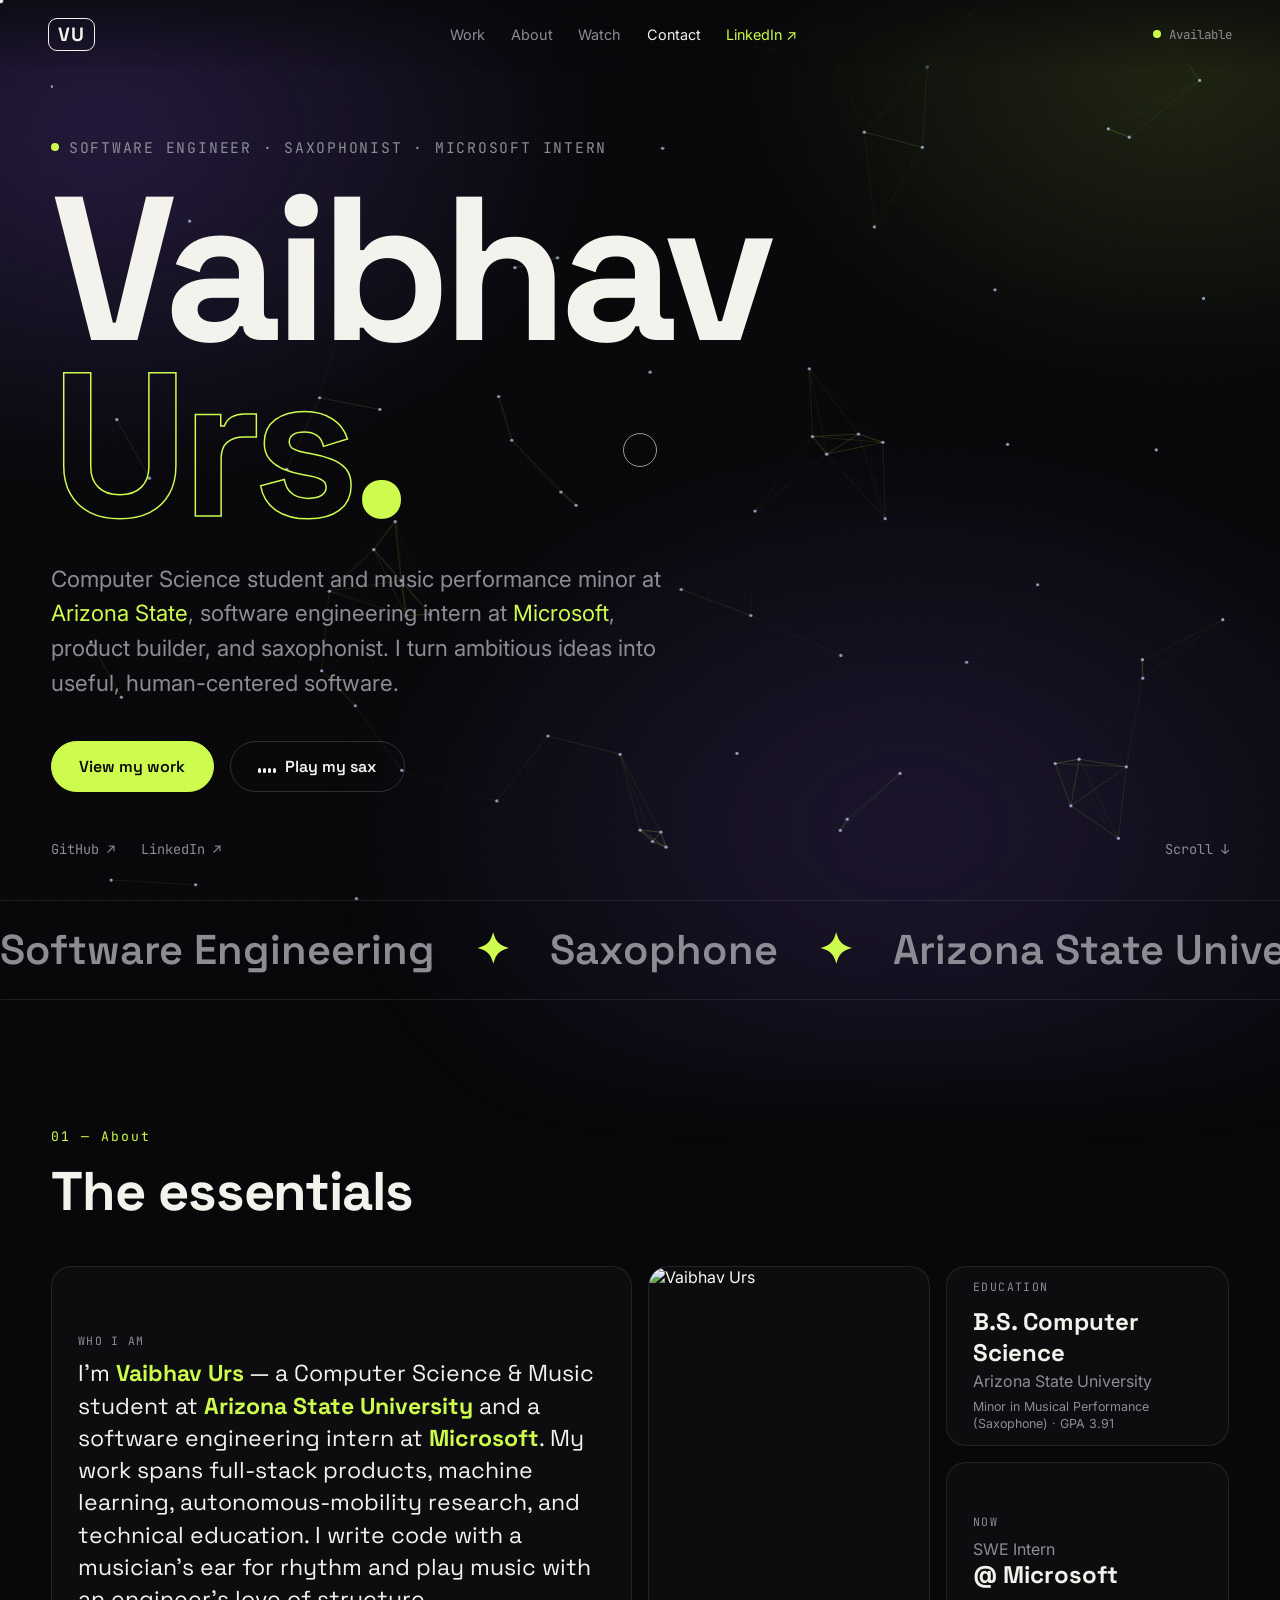
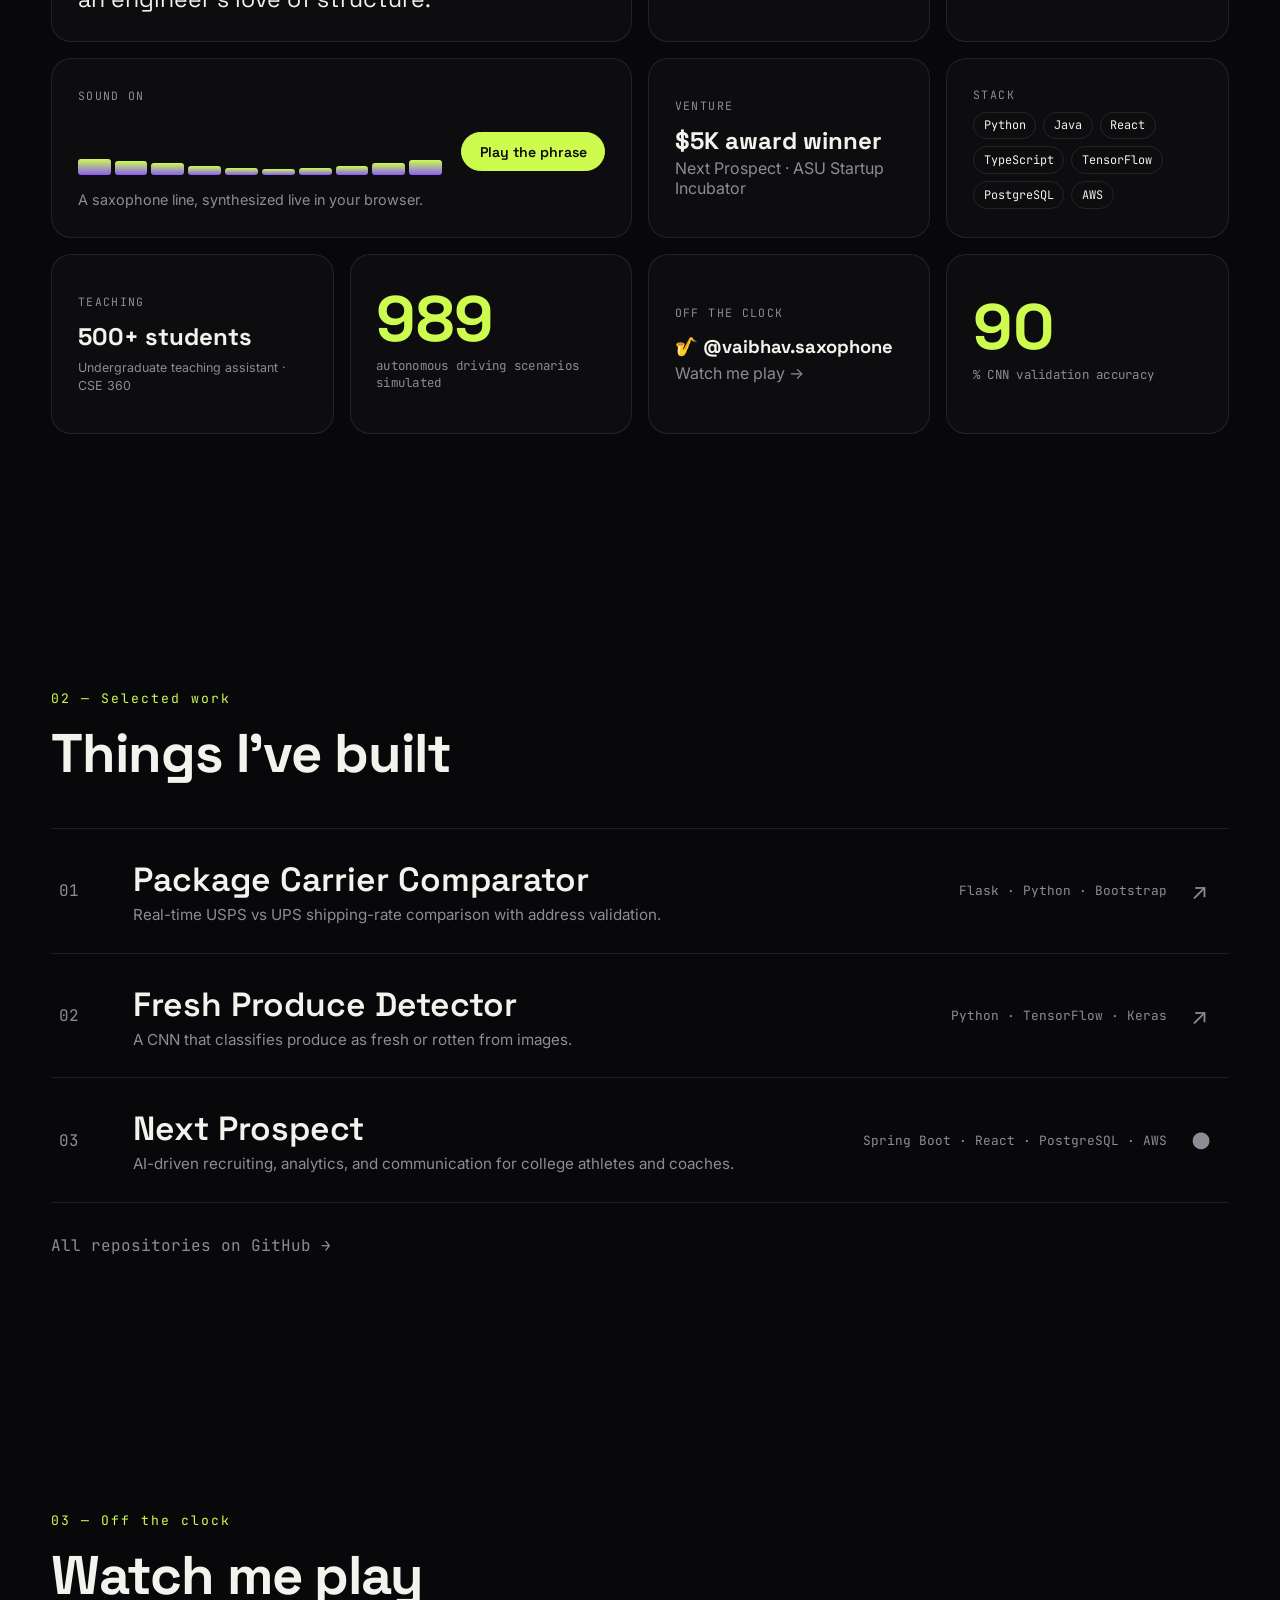
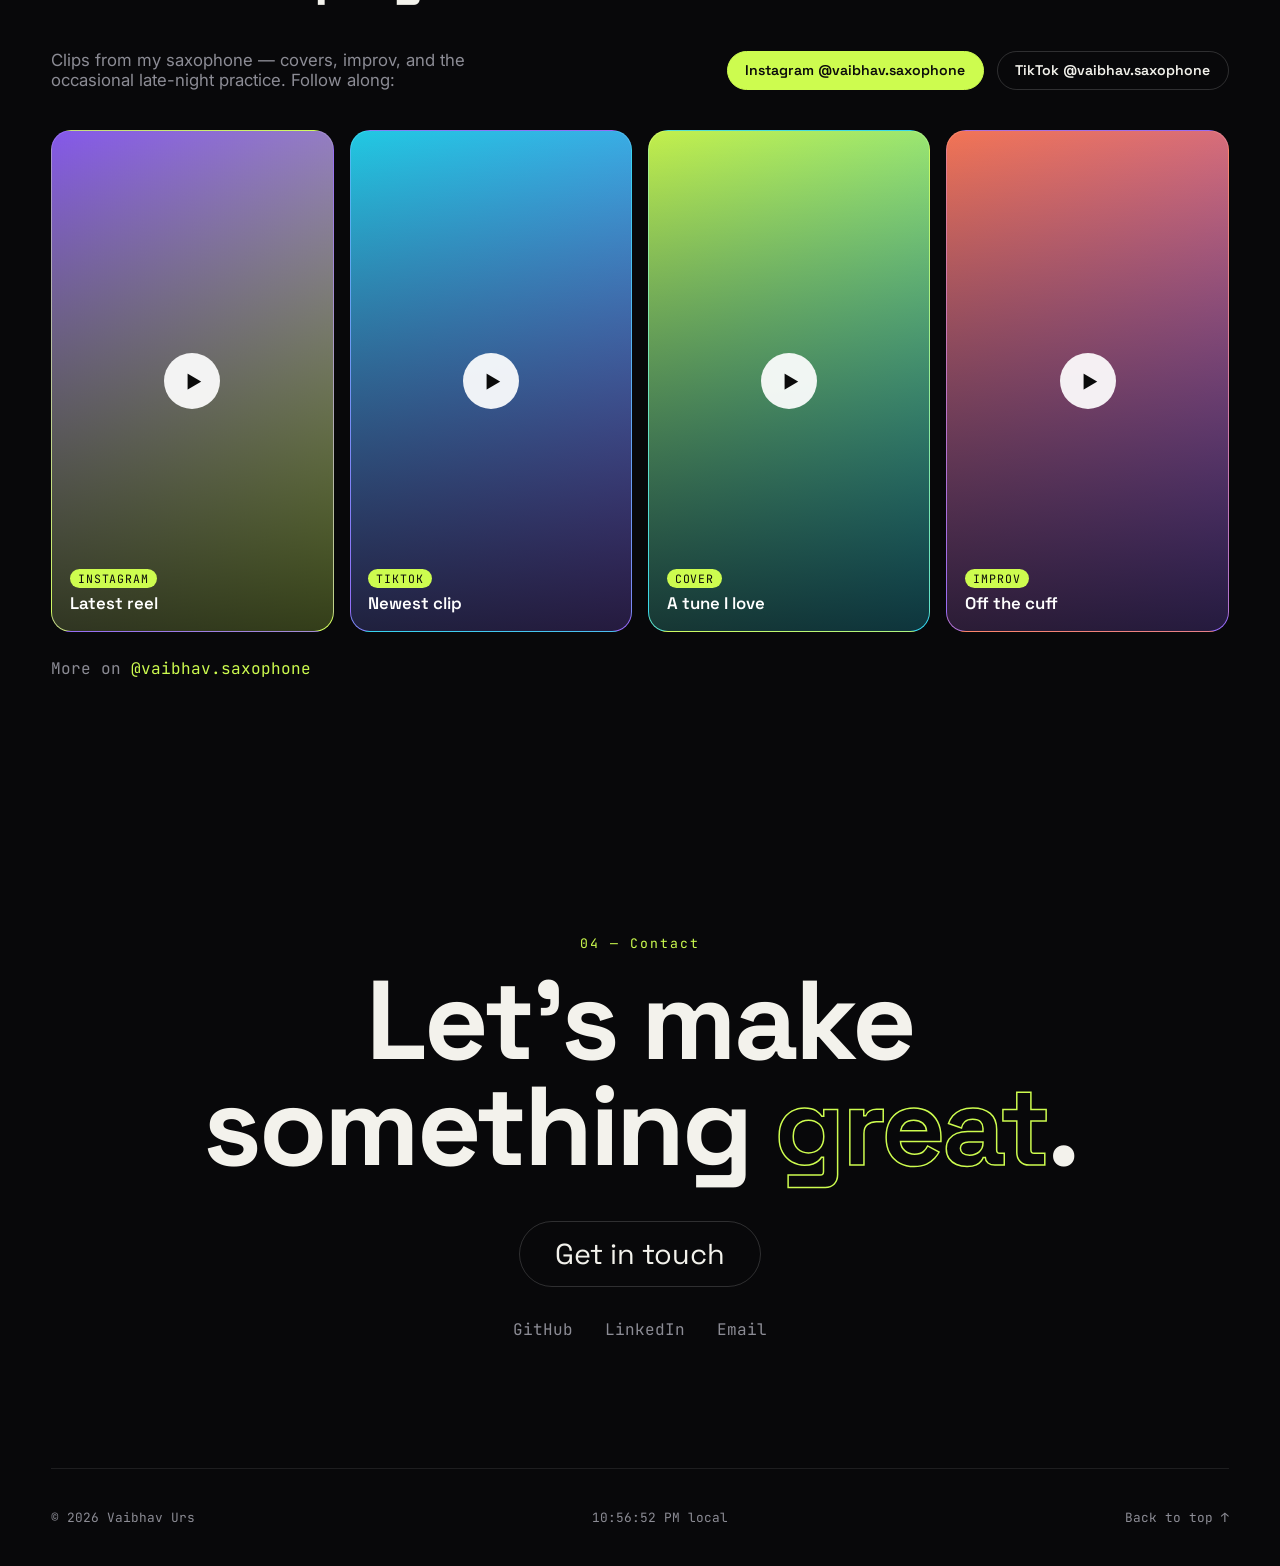
==== index.html @ ed62b90a "Launch personal portfolio site Co-authored-by: Copilot <223556219+Copilot@users.noreply.github.com> " ====
<!DOCTYPE html>
<html lang="en">
<head>
  <meta charset="UTF-8" />
  <meta name="viewport" content="width=device-width, initial-scale=1.0" />
  <meta name="description" content="Vaibhav Urs — software engineer, Arizona State University student, Microsoft intern, and saxophonist building thoughtful products and intelligent systems." />
  <meta name="theme-color" content="#08080a" />
  <meta name="author" content="Vaibhav Urs" />
  <title>Vaibhav Urs — Software Engineer & Saxophonist</title>
  <!-- Social share preview -->
  <meta property="og:type" content="website" />
  <meta property="og:title" content="Vaibhav Urs — Software Engineer & Saxophonist" />
  <meta property="og:description" content="Computer Science student at ASU, software engineering intern at Microsoft, builder, and saxophonist." />
  <meta property="og:url" content="https://vurs1.github.io/" />
  <meta property="og:image" content="https://avatars.githubusercontent.com/u/146874531?v=4" />
  <meta name="twitter:card" content="summary_large_image" />
  <meta name="twitter:title" content="Vaibhav Urs — Software Engineer & Saxophonist" />
  <meta name="twitter:description" content="Computer Science student at ASU, software engineering intern at Microsoft, builder, and saxophonist." />
  <meta name="twitter:image" content="https://avatars.githubusercontent.com/u/146874531?v=4" />
  <link rel="icon" href="data:image/svg+xml,<svg xmlns='http://www.w3.org/2000/svg' viewBox='0 0 32 32'><text y='26' font-size='26'>🎷</text></svg>" />
  <link rel="preconnect" href="https://fonts.googleapis.com" />
  <link rel="preconnect" href="https://fonts.gstatic.com" crossorigin />
  <link href="https://fonts.googleapis.com/css2?family=Space+Grotesk:wght@400;500;600;700&family=Inter:wght@400;500;600;700&family=JetBrains+Mono:wght@400;500&display=swap" rel="stylesheet" />
  <link rel="stylesheet" href="assets/styles.css" />
</head>
<body>
  <a href="#top" class="skip">Skip to content</a>
  <div id="intro" class="intro-screen"><span class="intro-name">VAIBHAV&nbsp;URS</span></div>
  <div class="aurora" aria-hidden="true"></div>
  <div class="grain" aria-hidden="true"></div>
  <div class="scroll-progress" aria-hidden="true"><span></span></div>
  <div class="cursor-dot" aria-hidden="true"></div>
  <div class="cursor-ring" aria-hidden="true"></div>

  <!-- Nav -->
  <header class="nav">
    <a href="#top" class="logo" data-cursor>VU</a>
    <nav class="nav-links">
      <a href="#work" data-cursor>Work</a>
      <a href="#about" data-cursor>About</a>
      <a href="#watch" data-cursor>Watch</a>
      <a href="#contact" data-cursor>Contact</a>
      <a href="https://www.linkedin.com/in/vaibhavurs/" target="_blank" rel="noopener" class="nav-resume" data-cursor>LinkedIn ↗</a>
    </nav>
    <span class="status"><span class="status-dot"></span> Available</span>
  </header>

  <main id="top">
    <!-- Hero -->
    <section class="hero">
      <canvas class="hero-fx" aria-hidden="true"></canvas>
      <p class="eyebrow reveal"><span class="ping"></span> Software Engineer · Saxophonist · Microsoft Intern</p>
      <h1 class="hero-title">
        <span class="line reveal" data-scramble>Vaibhav</span>
        <span class="line reveal"><span class="stroke" data-scramble>Urs</span><span class="dot">.</span></span>
      </h1>
      <p class="hero-sub reveal">
        Computer Science student and music performance minor at <span class="hl">Arizona State</span>,
        software engineering intern at <span class="hl">Microsoft</span>, product builder,
        and saxophonist. I turn ambitious ideas into useful, human-centered software.
      </p>
      <div class="hero-actions reveal">
        <a href="#work" class="btn btn-primary" data-magnetic data-cursor>View my work</a>
        <button id="play-btn" class="btn btn-ghost" data-cursor>
          <span class="eq"><i></i><i></i><i></i><i></i></span> Play my sax
        </button>
      </div>
      <div class="hero-foot reveal">
        <a href="https://github.com/vurs1" target="_blank" rel="noopener" data-cursor>GitHub ↗</a>
        <a href="https://www.linkedin.com/in/vaibhavurs/" target="_blank" rel="noopener" data-cursor>LinkedIn ↗</a>
        <span class="scrolltip">Scroll ↓</span>
      </div>
    </section>

    <!-- Marquee -->
    <div class="marquee" aria-hidden="true">
      <div class="marquee-track">
        <span>Software Engineering</span><span class="sep">✦</span>
        <span>Saxophone</span><span class="sep">✦</span>
        <span>Arizona State University</span><span class="sep">✦</span>
        <span>Microsoft Intern</span><span class="sep">✦</span>
        <span>Machine Learning</span><span class="sep">✦</span>
        <span>Full-stack Products</span><span class="sep">✦</span>
        <span>Software Engineering</span><span class="sep">✦</span>
        <span>Saxophone</span><span class="sep">✦</span>
        <span>Arizona State University</span><span class="sep">✦</span>
        <span>Microsoft Intern</span><span class="sep">✦</span>
        <span>Machine Learning</span><span class="sep">✦</span>
        <span>Full-stack Products</span><span class="sep">✦</span>
      </div>
    </div>

    <!-- Bento -->
    <section class="section" id="about">
      <div class="sec-head reveal">
        <p class="sec-num">01 — About</p>
        <h2 data-scramble>The essentials</h2>
      </div>
      <div class="bento">
        <article class="card card-intro reveal" data-tilt>
          <p class="card-kicker">Who I am</p>
          <p class="big-text">
            I'm <strong>Vaibhav Urs</strong> — a Computer Science &amp; Music student at
            <strong>Arizona State University</strong> and a software engineering intern at
            <strong>Microsoft</strong>. My work spans full-stack products, machine learning,
            autonomous-mobility research, and technical education. I write code with a
            musician's ear for rhythm and play music with an engineer's love of structure.
          </p>
        </article>

        <article class="card card-avatar reveal" data-tilt>
          <img src="https://avatars.githubusercontent.com/u/146874531?v=4" alt="Vaibhav Urs" loading="lazy" />
        </article>

        <article class="card card-edu reveal" data-tilt>
          <p class="card-kicker">Education</p>
          <p class="card-strong">B.S. Computer Science</p>
          <p class="card-line">Arizona State University</p>
          <p class="card-fine">Minor in Musical Performance (Saxophone) · GPA 3.91</p>
        </article>

        <article class="card card-now reveal" data-tilt>
          <p class="card-kicker">Now</p>
          <p class="card-line">SWE Intern</p>
          <p class="card-strong">@ Microsoft</p>
        </article>

        <article class="card card-music reveal" id="music" data-tilt>
          <p class="card-kicker">Sound on</p>
          <div class="music-row">
            <div class="eq-big" id="eq-big"><i></i><i></i><i></i><i></i><i></i><i></i><i></i><i></i><i></i><i></i></div>
            <button id="play-btn-2" class="btn btn-primary sm" data-cursor>Play the phrase</button>
          </div>
          <p class="card-sub">A saxophone line, synthesized live in your browser.</p>
        </article>

        <article class="card card-venture reveal" data-tilt>
          <p class="card-kicker">Venture</p>
          <p class="card-strong">$5K award winner</p>
          <p class="card-line">Next Prospect · ASU Startup Incubator</p>
        </article>

        <article class="card card-stack reveal" data-tilt>
          <p class="card-kicker">Stack</p>
          <ul class="badges">
            <li>Python</li><li>Java</li><li>React</li><li>TypeScript</li>
            <li>TensorFlow</li><li>PostgreSQL</li><li>AWS</li>
          </ul>
        </article>

        <article class="card card-community reveal" data-tilt>
          <p class="card-kicker">Teaching</p>
          <p class="card-strong">500+ students</p>
          <p class="card-fine">Undergraduate teaching assistant · CSE 360</p>
        </article>

        <article class="card card-stat reveal" data-tilt>
          <p class="stat-num" data-count="1000">0</p>
          <p class="card-kicker">autonomous driving scenarios simulated</p>
        </article>

        <a class="card card-sax reveal" href="#watch" data-cursor data-tilt>
          <p class="card-kicker">Off the clock</p>
          <p class="card-strong">🎷 @vaibhav.saxophone</p>
          <p class="card-line">Watch me play →</p>
        </a>

        <article class="card card-stat reveal" data-tilt>
          <p class="stat-num" data-count="91">0</p>
          <p class="card-kicker">% CNN validation accuracy</p>
        </article>
      </div>
    </section>

    <!-- Work -->
    <section class="section" id="work">
      <div class="sec-head reveal">
        <p class="sec-num">02 — Selected work</p>
        <h2 data-scramble>Things I've built</h2>
      </div>
      <div class="work-list">
        <a class="work-row reveal" href="https://github.com/vurs1/PackageCarrierComparator" target="_blank" rel="noopener" data-cursor>
          <span class="work-index">01</span>
          <span class="work-main">
            <span class="work-title">Package Carrier Comparator</span>
            <span class="work-desc">Real-time USPS vs UPS shipping-rate comparison with address validation.</span>
          </span>
          <span class="work-tags">Flask · Python · Bootstrap</span>
          <span class="work-arrow">↗</span>
        </a>
        <a class="work-row reveal" href="https://github.com/vurs1/FreshProduceDetector_CNN" target="_blank" rel="noopener" data-cursor>
          <span class="work-index">02</span>
          <span class="work-main">
            <span class="work-title">Fresh Produce Detector</span>
            <span class="work-desc">A CNN that classifies produce as fresh or rotten from images.</span>
          </span>
          <span class="work-tags">Python · TensorFlow · Keras</span>
          <span class="work-arrow">↗</span>
        </a>
        <article class="work-row reveal">
          <span class="work-index">03</span>
          <span class="work-main">
            <span class="work-title">Next Prospect</span>
            <span class="work-desc">AI-driven recruiting, analytics, and communication for college athletes and coaches.</span>
          </span>
          <span class="work-tags">Spring Boot · React · PostgreSQL · AWS</span>
          <span class="work-arrow" aria-label="Private project">●</span>
        </article>
      </div>
      <a class="more reveal" href="https://github.com/vurs1?tab=repositories" target="_blank" rel="noopener" data-cursor>All repositories on GitHub →</a>
    </section>

    <!-- Watch / Sax videos -->
    <section class="section watch" id="watch">
      <div class="sec-head reveal">
        <p class="sec-num">03 — Off the clock</p>
        <h2 data-scramble>Watch me play</h2>
      </div>
      <div class="watch-intro reveal">
        <p>Clips from my saxophone — covers, improv, and the occasional late-night practice. Follow along:</p>
        <div class="watch-follow">
          <a class="btn btn-primary sm" href="https://www.instagram.com/vaibhav.saxophone/" target="_blank" rel="noopener" data-magnetic data-cursor>Instagram @vaibhav.saxophone</a>
          <a class="btn btn-ghost sm" href="https://www.tiktok.com/@vaibhav.saxophone" target="_blank" rel="noopener" data-cursor>TikTok @vaibhav.saxophone</a>
        </div>
      </div>
      <div class="reels">
        <a class="reel reveal" href="https://www.instagram.com/vaibhav.saxophone/" target="_blank" rel="noopener" data-cursor style="--c1:#8b5cf6;--c2:#cdfc4f">
          <span class="reel-play">▶</span>
          <span class="reel-meta"><span class="reel-tag">Instagram</span><span class="reel-cap">Latest reel</span></span>
        </a>
        <a class="reel reveal" href="https://www.tiktok.com/@vaibhav.saxophone" target="_blank" rel="noopener" data-cursor style="--c1:#22d3ee;--c2:#8b5cf6">
          <span class="reel-play">▶</span>
          <span class="reel-meta"><span class="reel-tag">TikTok</span><span class="reel-cap">Newest clip</span></span>
        </a>
        <a class="reel reveal" href="https://www.instagram.com/vaibhav.saxophone/" target="_blank" rel="noopener" data-cursor style="--c1:#cdfc4f;--c2:#22d3ee">
          <span class="reel-play">▶</span>
          <span class="reel-meta"><span class="reel-tag">Cover</span><span class="reel-cap">A tune I love</span></span>
        </a>
        <a class="reel reveal" href="https://www.tiktok.com/@vaibhav.saxophone" target="_blank" rel="noopener" data-cursor style="--c1:#ff7a59;--c2:#8b5cf6">
          <span class="reel-play">▶</span>
          <span class="reel-meta"><span class="reel-tag">Improv</span><span class="reel-cap">Off the cuff</span></span>
        </a>
      </div>
      <p class="reels-note mono reveal">More on <a href="https://www.instagram.com/vaibhav.saxophone/" target="_blank" rel="noopener" data-cursor>@vaibhav.saxophone</a></p>
    </section>

    <!-- Contact -->
    <section class="section contact" id="contact">
      <p class="sec-num reveal">04 — Contact</p>
      <h2 class="contact-title reveal">Let's make<br />something <span class="stroke">great</span>.</h2>
      <a class="email reveal" href="mailto:vaibhavurs31@gmail.com" data-cursor id="email-link">Get in touch</a>
      <div class="contact-links reveal">
        <a href="https://github.com/vurs1" target="_blank" rel="noopener" data-cursor>GitHub</a>
        <a href="https://www.linkedin.com/in/vaibhavurs/" target="_blank" rel="noopener" data-cursor>LinkedIn</a>
        <a href="mailto:vaibhavurs31@gmail.com" data-cursor>Email</a>
      </div>
    </section>
  </main>

  <button class="to-top" aria-label="Back to top" data-cursor>↑</button>

  <footer class="footer">
    <span>© <span id="year"></span> Vaibhav Urs</span>
    <span class="mono" id="clock">—</span>
    <a href="#top" data-cursor>Back to top ↑</a>
  </footer>

  <script src="assets/main.js"></script>
</body>
</html>
---- assets/styles.css ----
:root {
  --bg: #08080a;
  --bg-soft: #101015;
  --text: #f3f2ec;
  --muted: #8c8c95;
  --line: rgba(255, 255, 255, 0.09);
  --line-strong: rgba(255, 255, 255, 0.16);
  --lime: #cdfc4f;
  --violet: #8b5cf6;
  --card: rgba(255, 255, 255, 0.022);
  --card-hover: rgba(255, 255, 255, 0.045);
  --radius: 20px;
  --ease: cubic-bezier(0.22, 1, 0.36, 1);
}

* { box-sizing: border-box; margin: 0; padding: 0; }
html { scroll-behavior: smooth; }
body {
  background: var(--bg);
  color: var(--text);
  font-family: "Inter", system-ui, sans-serif;
  -webkit-font-smoothing: antialiased;
  overflow-x: hidden;
  cursor: none;
}
@media (pointer: coarse) { body { cursor: auto; } .cursor-dot, .cursor-ring { display: none; } }

a { color: inherit; text-decoration: none; }
.mono { font-family: "JetBrains Mono", monospace; }
.stroke { -webkit-text-stroke: 1.5px var(--lime); color: transparent; }
.hl { color: var(--lime); }

/* Accessibility: skip link + keyboard focus rings (cursor is hidden, so these matter) */
.skip { position: fixed; top: -60px; left: 12px; z-index: 400; background: var(--lime); color: #0a0a0a; padding: 0.6rem 1rem; border-radius: 8px; font-weight: 600; transition: top 0.2s; }
.skip:focus { top: 12px; }
a:focus-visible, button:focus-visible { outline: 2px solid var(--lime); outline-offset: 3px; border-radius: 6px; }

/* Page-load intro */
.intro-screen { position: fixed; inset: 0; z-index: 300; background: var(--bg); display: grid; place-items: center; transition: transform 0.8s var(--ease), opacity 0.6s ease; }
.intro-screen.done { transform: translateY(-100%); opacity: 0; pointer-events: none; }
.intro-name { font-family: "Space Grotesk", sans-serif; font-weight: 700; letter-spacing: 0.3em; font-size: clamp(1rem, 4vw, 1.8rem); color: var(--lime); opacity: 0; animation: introIn 0.8s var(--ease) 0.1s forwards; }
@keyframes introIn { from { opacity: 0; letter-spacing: 0.6em; filter: blur(6px); } to { opacity: 1; letter-spacing: 0.3em; filter: blur(0); } }

/* Back to top */
.to-top { position: fixed; right: 1.4rem; bottom: 1.4rem; z-index: 120; width: 46px; height: 46px; border-radius: 50%; border: 1px solid var(--line-strong); background: rgba(12,12,16,0.7); color: var(--text); font-size: 1.1rem; cursor: none; backdrop-filter: blur(8px); opacity: 0; transform: translateY(14px) scale(0.9); pointer-events: none; transition: opacity 0.3s, transform 0.3s var(--ease), background 0.3s, border-color 0.3s; }
.to-top.show { opacity: 1; transform: none; pointer-events: auto; }
.to-top:hover { background: var(--lime); color: #0a0a0a; border-color: var(--lime); }

.nav-resume { color: var(--lime) !important; }
.nav-resume::after { background: var(--lime); }

/* Background aurora + grain */
.aurora {
  position: fixed; inset: -20%; z-index: -2; pointer-events: none;
  background:
    radial-gradient(40% 40% at 20% 25%, rgba(139, 92, 246, 0.22), transparent 70%),
    radial-gradient(35% 35% at 80% 20%, rgba(205, 252, 79, 0.12), transparent 70%),
    radial-gradient(45% 45% at 65% 80%, rgba(139, 92, 246, 0.16), transparent 70%);
  filter: blur(40px);
  animation: drift 22s ease-in-out infinite alternate;
}
@keyframes drift { 0% { transform: translate(0, 0) scale(1); } 100% { transform: translate(-4%, 3%) scale(1.1); } }
.grain {
  position: fixed; inset: 0; z-index: -1; pointer-events: none; opacity: 0.04;
  background-image: radial-gradient(rgba(255,255,255,0.7) 0.5px, transparent 0.6px);
  background-size: 3px 3px;
}

/* Scroll progress */
.scroll-progress { position: fixed; top: 0; left: 0; right: 0; height: 3px; z-index: 200; pointer-events: none; }
.scroll-progress span { display: block; height: 100%; width: 0; background: linear-gradient(90deg, var(--lime), var(--violet)); box-shadow: 0 0 12px rgba(205,252,79,0.5); transition: width 0.08s linear; }

/* Custom cursor */
.cursor-dot, .cursor-ring { position: fixed; top: 0; left: 0; z-index: 1000; pointer-events: none; border-radius: 50%; mix-blend-mode: difference; }
.cursor-dot { width: 7px; height: 7px; background: #fff; transform: translate(-50%, -50%); }
.cursor-ring { width: 34px; height: 34px; border: 1px solid rgba(255,255,255,0.6); transform: translate(-50%, -50%); transition: width 0.25s var(--ease), height 0.25s var(--ease), background 0.25s; }
.cursor-ring.hover { width: 56px; height: 56px; background: rgba(205,252,79,0.12); border-color: var(--lime); }

/* Nav */
.nav {
  position: fixed; top: 0; left: 0; right: 0; z-index: 100;
  display: flex; align-items: center; justify-content: space-between;
  padding: 1.1rem clamp(1.2rem, 4vw, 3rem);
  backdrop-filter: blur(12px);
  background: linear-gradient(180deg, rgba(8,8,10,0.6), transparent);
}
.logo { font-family: "Space Grotesk", sans-serif; font-weight: 700; font-size: 1.2rem; letter-spacing: 0.04em; border: 1.5px solid var(--text); border-radius: 9px; padding: 3px 9px; }
.nav-links { display: flex; gap: 1.6rem; }
.nav-links a { font-size: 0.9rem; color: var(--muted); position: relative; transition: color 0.2s; }
.nav-links a:hover { color: var(--text); }
.nav-links a::after { content: ""; position: absolute; left: 0; bottom: -4px; width: 0; height: 1.5px; background: var(--lime); transition: width 0.3s var(--ease); }
.nav-links a:hover::after { width: 100%; }
.status { font-family: "JetBrains Mono", monospace; font-size: 0.78rem; color: var(--muted); display: flex; align-items: center; gap: 0.5rem; }
.status-dot { width: 8px; height: 8px; border-radius: 50%; background: var(--lime); box-shadow: 0 0 0 0 rgba(205,252,79,0.6); animation: ping 1.8s infinite; }
@keyframes ping { 0% { box-shadow: 0 0 0 0 rgba(205,252,79,0.5); } 70% { box-shadow: 0 0 0 8px rgba(205,252,79,0); } 100% { box-shadow: 0 0 0 0 rgba(205,252,79,0); } }

/* Layout */
.section { width: min(1200px, 92vw); margin: 0 auto; padding: clamp(5rem, 10vw, 9rem) 0; }
.sec-head { margin-bottom: 2.5rem; }
.sec-num { font-family: "JetBrains Mono", monospace; color: var(--lime); font-size: 0.82rem; letter-spacing: 0.15em; margin-bottom: 0.7rem; }
.sec-head h2, h2 { font-family: "Space Grotesk", sans-serif; font-weight: 700; font-size: clamp(2rem, 5vw, 3.4rem); letter-spacing: -0.02em; }

/* Hero */
.hero { width: min(1200px, 92vw); margin: 0 auto; min-height: 100vh; display: flex; flex-direction: column; justify-content: center; padding-top: 6rem; position: relative; }
.hero-fx { position: absolute; inset: 0; width: 100%; height: 100%; z-index: 0; pointer-events: none; }
.hero > *:not(.hero-fx) { position: relative; z-index: 1; }
.eyebrow { font-family: "JetBrains Mono", monospace; font-size: clamp(0.7rem, 2vw, 0.92rem); letter-spacing: 0.12em; text-transform: uppercase; color: var(--muted); display: flex; align-items: center; gap: 0.6rem; margin-bottom: 1.5rem; }
.ping { width: 8px; height: 8px; border-radius: 50%; background: var(--lime); animation: ping 1.8s infinite; }
.hero-title { font-family: "Space Grotesk", sans-serif; font-weight: 700; font-size: clamp(4rem, 16vw, 13rem); line-height: 0.86; letter-spacing: -0.04em; margin-bottom: 1.8rem; }
.hero-title .line { display: block; overflow: hidden; }
.hero-title .dot { color: var(--lime); }
.hero-sub { max-width: 620px; font-size: clamp(1.05rem, 2.2vw, 1.4rem); color: var(--muted); line-height: 1.55; margin-bottom: 2.5rem; }
.hero-sub strong { color: var(--text); }
.hero-actions { display: flex; gap: 1rem; flex-wrap: wrap; margin-bottom: 3rem; }
.hero-foot { display: flex; gap: 1.6rem; align-items: center; font-family: "JetBrains Mono", monospace; font-size: 0.85rem; color: var(--muted); }
.hero-foot a:hover { color: var(--lime); }
.scrolltip { margin-left: auto; animation: bob 1.8s ease-in-out infinite; }
@keyframes bob { 0%,100% { transform: translateY(0); opacity: 0.6; } 50% { transform: translateY(4px); opacity: 1; } }

/* Buttons */
.btn { font-family: "Space Grotesk", sans-serif; font-weight: 600; font-size: 1rem; padding: 0.9rem 1.7rem; border-radius: 99px; border: 1px solid var(--line-strong); cursor: none; transition: transform 0.25s var(--ease), background 0.25s, color 0.25s, border-color 0.25s; display: inline-flex; align-items: center; gap: 0.6rem; }
.btn.sm { padding: 0.6rem 1.1rem; font-size: 0.88rem; }
.btn-primary { background: var(--lime); color: #0a0a0a; border-color: var(--lime); }
.btn-primary:hover { transform: translateY(-3px); box-shadow: 0 12px 40px -12px rgba(205,252,79,0.5); }
.btn-ghost { background: transparent; color: var(--text); }
.btn-ghost:hover { background: var(--card-hover); border-color: var(--lime); color: var(--lime); transform: translateY(-3px); }
.eq { display: inline-flex; align-items: flex-end; gap: 2px; height: 14px; }
.eq i { width: 3px; height: 5px; background: currentColor; border-radius: 2px; }
.playing .eq i { animation: eq 0.7s ease-in-out infinite; }
.playing .eq i:nth-child(2){ animation-delay: .15s; } .playing .eq i:nth-child(3){ animation-delay: .3s; } .playing .eq i:nth-child(4){ animation-delay: .45s; }
@keyframes eq { 0%,100% { height: 4px; } 50% { height: 14px; } }

/* Marquee */
.marquee { border-top: 1px solid var(--line); border-bottom: 1px solid var(--line); padding: 1.4rem 0; overflow: hidden; white-space: nowrap; }
.marquee-track { display: inline-flex; align-items: center; gap: 2.5rem; animation: scroll 26s linear infinite; }
.marquee-track span { font-family: "Space Grotesk", sans-serif; font-size: clamp(1.4rem, 4vw, 2.6rem); font-weight: 600; color: var(--muted); }
.marquee-track .sep { color: var(--lime); }
@keyframes scroll { from { transform: translateX(0); } to { transform: translateX(-50%); } }

/* Bento grid */
.bento { display: grid; grid-template-columns: repeat(4, 1fr); grid-auto-rows: 180px; gap: 1rem; }
.card { background: var(--card); border: 1px solid var(--line); border-radius: var(--radius); padding: 1.6rem; transition: background 0.3s, border-color 0.3s, transform 0.2s var(--ease); position: relative; overflow: hidden; }
.card:hover { background: var(--card-hover); border-color: var(--line-strong); }
.card > * { position: relative; z-index: 1; }
.card::after { content: ""; position: absolute; inset: 0; border-radius: inherit; background: radial-gradient(200px circle at var(--mx, 50%) var(--my, 50%), rgba(205, 252, 79, 0.13), transparent 62%); opacity: 0; transition: opacity 0.35s; pointer-events: none; z-index: 0; }
.card:hover::after { opacity: 1; }
/* Holographic sheen sweep on hover */
.card::before { content: ""; position: absolute; top: 0; left: -160%; width: 75%; height: 100%; background: linear-gradient(105deg, transparent, rgba(255,255,255,0.13) 45%, rgba(205,252,79,0.10) 55%, transparent); transform: skewX(-18deg); pointer-events: none; z-index: 0; opacity: 0; }
.card:hover::before { animation: sheen 0.9s var(--ease); }
@keyframes sheen { 0% { left: -160%; opacity: 0; } 18% { opacity: 1; } 100% { left: 160%; opacity: 0; } }
.card-kicker { font-family: "JetBrains Mono", monospace; font-size: 0.72rem; letter-spacing: 0.12em; text-transform: uppercase; color: var(--muted); margin-bottom: 0.6rem; }
.card-intro { grid-column: span 2; grid-row: span 2; display: flex; flex-direction: column; justify-content: flex-end; }
.big-text { font-family: "Space Grotesk", sans-serif; font-size: clamp(1.1rem, 1.8vw, 1.5rem); line-height: 1.4; }
.big-text strong { color: var(--lime); }
.card-avatar { grid-row: span 2; padding: 0; }
.card-avatar img { width: 100%; height: 100%; object-fit: cover; filter: grayscale(0.2) contrast(1.05); transition: filter 0.4s, transform 0.6s var(--ease); }
.card-avatar:hover img { filter: none; transform: scale(1.05); }
.card-now { display: flex; flex-direction: column; justify-content: center; }
.card-edu, .card-venture, .card-community { display: flex; flex-direction: column; justify-content: center; gap: 0.15rem; }
.card-fine { color: var(--muted); font-size: 0.78rem; margin-top: 0.3rem; line-height: 1.4; }
.card-sax { display: flex; flex-direction: column; justify-content: center; gap: 0.3rem; }
.card-sax:hover { border-color: var(--lime); }
.card-sax .card-strong { font-size: 1.15rem; }
.card-line { font-size: 1rem; color: var(--muted); }
.card-strong { font-family: "Space Grotesk", sans-serif; font-weight: 700; font-size: 1.5rem; color: var(--text); }
.card-music { grid-column: span 2; display: flex; flex-direction: column; justify-content: center; gap: 1rem; }
.music-row { display: flex; align-items: center; gap: 1.2rem; }
.eq-big { display: flex; align-items: flex-end; gap: 4px; height: 46px; flex: 1; }
.eq-big i { flex: 1; background: linear-gradient(var(--lime), var(--violet)); border-radius: 3px; height: 20%; transition: height 0.1s; }
.card-sub { color: var(--muted); font-size: 0.9rem; }
.card-stack { display: flex; flex-direction: column; justify-content: center; }
.badges { list-style: none; display: flex; flex-wrap: wrap; gap: 0.45rem; }
.badges li { font-family: "JetBrains Mono", monospace; font-size: 0.74rem; padding: 0.3rem 0.6rem; border: 1px solid var(--line); border-radius: 99px; color: var(--text); }
.card-stat { display: flex; flex-direction: column; justify-content: center; }
.stat-num { font-family: "Space Grotesk", sans-serif; font-weight: 700; font-size: clamp(2.6rem, 5vw, 4rem); line-height: 1; color: var(--lime); }
.card-stat .card-kicker { margin-top: 0.4rem; text-transform: none; letter-spacing: 0.02em; font-size: 0.78rem; }

/* Work */
.work-list { border-top: 1px solid var(--line); }
.work-row { display: grid; grid-template-columns: 50px 1fr auto 30px; gap: 1.5rem; align-items: center; padding: 1.8rem 0.5rem; border-bottom: 1px solid var(--line); transition: padding 0.3s var(--ease), background 0.3s; position: relative; }
.work-row::before { content: ""; position: absolute; left: 0; top: 0; bottom: 0; width: 0; background: var(--lime); opacity: 0.06; transition: width 0.4s var(--ease); }
.work-row:hover { padding-left: 1.5rem; }
.work-row:hover::before { width: 100%; }
.work-index { font-family: "JetBrains Mono", monospace; color: var(--muted); }
.work-title { font-family: "Space Grotesk", sans-serif; font-weight: 600; font-size: clamp(1.3rem, 3vw, 2.1rem); display: block; transition: color 0.2s; }
.work-row:hover .work-title { color: var(--lime); }
.work-desc { color: var(--muted); font-size: 0.95rem; display: block; margin-top: 0.25rem; }
.work-tags { font-family: "JetBrains Mono", monospace; font-size: 0.8rem; color: var(--muted); }
.work-arrow { font-size: 1.4rem; color: var(--muted); transition: transform 0.3s var(--ease), color 0.2s; }
.work-row:hover .work-arrow { transform: translate(4px, -4px); color: var(--lime); }
.more { display: inline-block; margin-top: 2rem; font-family: "JetBrains Mono", monospace; color: var(--muted); }
.more:hover { color: var(--lime); }

/* Watch / reels */
.watch-intro { display: flex; flex-wrap: wrap; align-items: center; justify-content: space-between; gap: 1.5rem; margin-bottom: 2.5rem; }
.watch-intro p { color: var(--muted); font-size: 1.05rem; max-width: 460px; }
.watch-follow { display: flex; gap: 0.8rem; flex-wrap: wrap; }
.reels { display: grid; grid-template-columns: repeat(4, 1fr); gap: 1rem; }
.reel { position: relative; aspect-ratio: 9 / 16; border-radius: var(--radius); overflow: hidden; border: 1px solid var(--line); background: linear-gradient(150deg, var(--c1, #8b5cf6), var(--c2, #cdfc4f)); display: flex; align-items: flex-end; padding: 1.1rem; transition: transform 0.3s var(--ease), box-shadow 0.3s; }
.reel::before { content: ""; position: absolute; inset: 0; background: linear-gradient(180deg, rgba(8,8,10,0.05), rgba(8,8,10,0.78)); z-index: 1; }
.reel-thumb { position: absolute; inset: 0; width: 100%; height: 100%; object-fit: cover; z-index: 0; }
.reel:hover { transform: translateY(-6px); box-shadow: 0 24px 60px -24px rgba(0,0,0,0.7); }
.reel-play { position: absolute; top: 50%; left: 50%; transform: translate(-50%, -50%); z-index: 2; width: 56px; height: 56px; border-radius: 50%; background: rgba(255,255,255,0.92); color: #0a0a0a; display: grid; place-items: center; font-size: 1.1rem; padding-left: 4px; transition: transform 0.3s var(--ease), background 0.3s; }
.reel:hover .reel-play { transform: translate(-50%, -50%) scale(1.12); background: var(--lime); }
.reel-meta { position: relative; z-index: 2; display: flex; flex-direction: column; gap: 0.2rem; }
.reel-tag { font-family: "JetBrains Mono", monospace; font-size: 0.72rem; letter-spacing: 0.08em; text-transform: uppercase; color: #0a0a0a; background: var(--lime); align-self: flex-start; padding: 0.15rem 0.5rem; border-radius: 99px; }
.reel-cap { font-family: "Space Grotesk", sans-serif; font-weight: 600; color: #fff; font-size: 1.05rem; }
.reels-note { margin-top: 1.6rem; color: var(--muted); }
.reels-note a { color: var(--lime); }

/* Contact */
.contact { text-align: center; }
.contact-title { font-family: "Space Grotesk", sans-serif; font-weight: 700; font-size: clamp(2.6rem, 10vw, 7rem); line-height: 0.95; letter-spacing: -0.03em; margin: 1rem 0 2.5rem; }
.email { display: inline-block; font-family: "Space Grotesk", sans-serif; font-size: clamp(1.2rem, 3vw, 1.8rem); padding: 0.9rem 2.2rem; border: 1px solid var(--line-strong); border-radius: 99px; transition: background 0.3s, color 0.3s, transform 0.3s var(--ease); }
.email:hover { background: var(--lime); color: #0a0a0a; transform: translateY(-3px); }
.contact-links { display: flex; gap: 2rem; justify-content: center; margin-top: 2rem; font-family: "JetBrains Mono", monospace; color: var(--muted); }
.contact-links a:hover { color: var(--lime); }

/* Footer */
.footer { width: min(1200px, 92vw); margin: 0 auto; padding: 2.5rem 0; border-top: 1px solid var(--line); display: flex; justify-content: space-between; align-items: center; font-family: "JetBrains Mono", monospace; font-size: 0.8rem; color: var(--muted); }
.footer a:hover { color: var(--lime); }

/* Reveal */
.reveal { opacity: 0; transform: translateY(34px); transition: opacity 0.8s var(--ease), transform 0.8s var(--ease); }
.reveal.visible { opacity: 1; transform: none; }

/* Responsive */
@media (max-width: 900px) {
  .bento { grid-template-columns: repeat(2, 1fr); }
  .card-intro, .card-music { grid-column: span 2; }
  .nav-links { display: none; }
  .work-row { grid-template-columns: 30px 1fr 24px; }
  .work-tags { display: none; }
  .reels { grid-template-columns: repeat(2, 1fr); }
}
@media (max-width: 560px) {
  .bento { grid-template-columns: 1fr; }
  .card-intro, .card-music, .card-avatar { grid-column: span 1; }
}
@media (prefers-reduced-motion: reduce) {
  .reveal { transition: none; opacity: 1; transform: none; }
}
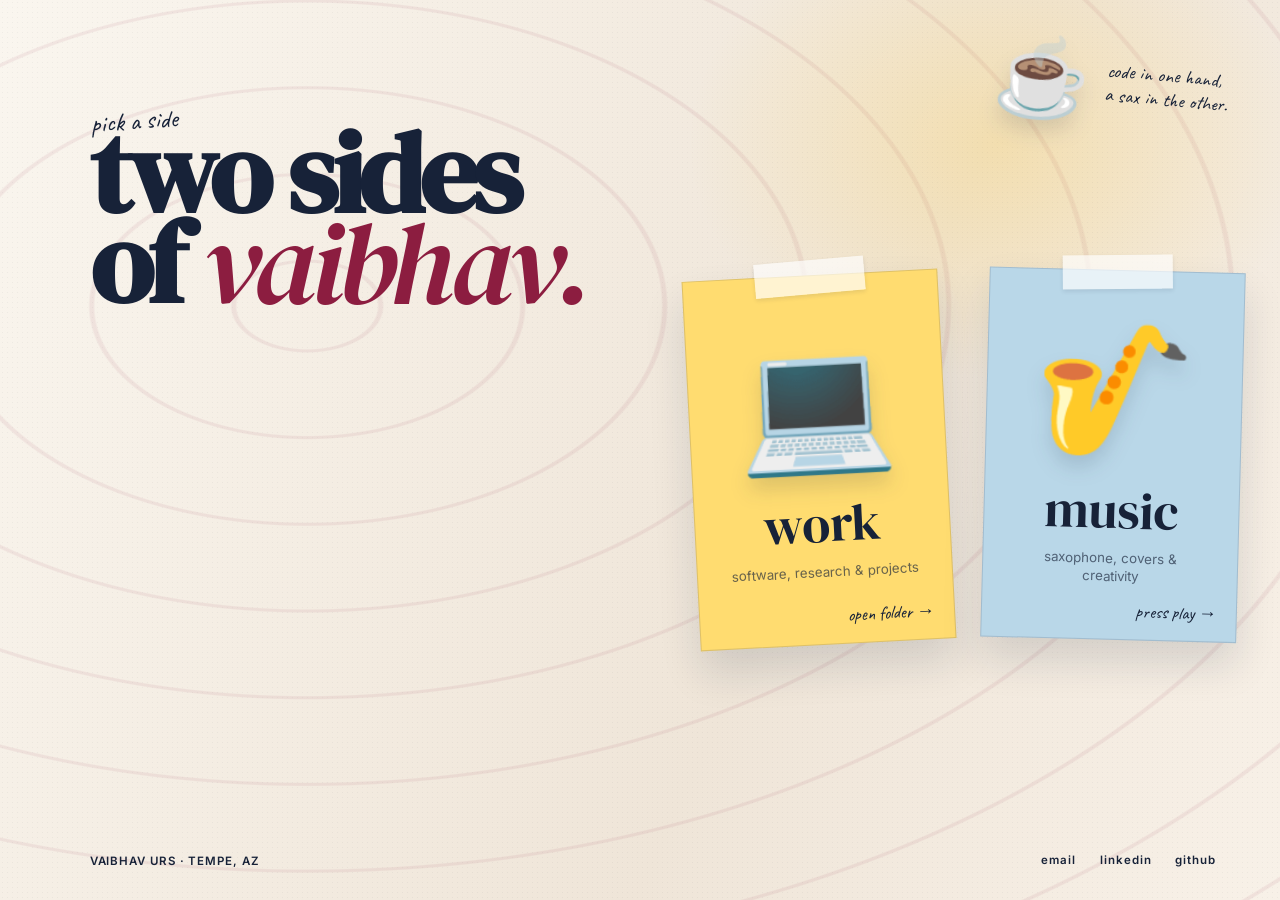
==== commit c499801d: "Create personal work and music portfolio Co-authored-by: Copilot <223556219+Copilot@users.noreply.gi" ====
--- a/index.html
+++ b/index.html
@@ -3,268 +3,61 @@
 <head>
   <meta charset="UTF-8" />
   <meta name="viewport" content="width=device-width, initial-scale=1.0" />
-  <meta name="description" content="Vaibhav Urs — software engineer, Arizona State University student, Microsoft intern, and saxophonist building thoughtful products and intelligent systems." />
-  <meta name="theme-color" content="#08080a" />
-  <meta name="author" content="Vaibhav Urs" />
-  <title>Vaibhav Urs — Software Engineer & Saxophonist</title>
-  <!-- Social share preview -->
-  <meta property="og:type" content="website" />
-  <meta property="og:title" content="Vaibhav Urs — Software Engineer & Saxophonist" />
-  <meta property="og:description" content="Computer Science student at ASU, software engineering intern at Microsoft, builder, and saxophonist." />
+  <meta name="description" content="Explore the two sides of Vaibhav Urs — software engineering and saxophone." />
+  <meta name="theme-color" content="#f5d995" />
+  <meta property="og:title" content="Two Sides of Vaibhav Urs" />
+  <meta property="og:description" content="Explore Vaibhav Urs's engineering work and music." />
   <meta property="og:url" content="https://vurs1.github.io/" />
-  <meta property="og:image" content="https://avatars.githubusercontent.com/u/146874531?v=4" />
-  <meta name="twitter:card" content="summary_large_image" />
-  <meta name="twitter:title" content="Vaibhav Urs — Software Engineer & Saxophonist" />
-  <meta name="twitter:description" content="Computer Science student at ASU, software engineering intern at Microsoft, builder, and saxophonist." />
-  <meta name="twitter:image" content="https://avatars.githubusercontent.com/u/146874531?v=4" />
+  <title>Two Sides of Vaibhav Urs</title>
   <link rel="icon" href="data:image/svg+xml,<svg xmlns='http://www.w3.org/2000/svg' viewBox='0 0 32 32'><text y='26' font-size='26'>🎷</text></svg>" />
   <link rel="preconnect" href="https://fonts.googleapis.com" />
   <link rel="preconnect" href="https://fonts.gstatic.com" crossorigin />
-  <link href="https://fonts.googleapis.com/css2?family=Space+Grotesk:wght@400;500;600;700&family=Inter:wght@400;500;600;700&family=JetBrains+Mono:wght@400;500&display=swap" rel="stylesheet" />
-  <link rel="stylesheet" href="assets/styles.css" />
+  <link href="https://fonts.googleapis.com/css2?family=Caveat:wght@500;600;700&family=DM+Serif+Display:ital@0;1&family=Inter:wght@500;600&display=swap" rel="stylesheet" />
+  <link rel="stylesheet" href="assets/home.css" />
 </head>
 <body>
-  <a href="#top" class="skip">Skip to content</a>
-  <div id="intro" class="intro-screen"><span class="intro-name">VAIBHAV&nbsp;URS</span></div>
-  <div class="aurora" aria-hidden="true"></div>
-  <div class="grain" aria-hidden="true"></div>
-  <div class="scroll-progress" aria-hidden="true"><span></span></div>
-  <div class="cursor-dot" aria-hidden="true"></div>
-  <div class="cursor-ring" aria-hidden="true"></div>
+  <main class="desk">
+    <div class="paper-noise" aria-hidden="true"></div>
+    <header class="landing-title">
+      <p>pick a side</p>
+      <h1>two sides<br />of <em>vaibhav.</em></h1>
+    </header>
 
-  <!-- Nav -->
-  <header class="nav">
-    <a href="#top" class="logo" data-cursor>VU</a>
-    <nav class="nav-links">
-      <a href="#work" data-cursor>Work</a>
-      <a href="#about" data-cursor>About</a>
-      <a href="#watch" data-cursor>Watch</a>
-      <a href="#contact" data-cursor>Contact</a>
-      <a href="https://www.linkedin.com/in/vaibhavurs/" target="_blank" rel="noopener" class="nav-resume" data-cursor>LinkedIn ↗</a>
+    <nav class="world-choices" aria-label="Choose a side of Vaibhav's portfolio">
+      <a class="world-card work-card" href="work.html">
+        <span class="tape" aria-hidden="true"></span>
+        <span class="emoji" aria-hidden="true">💻</span>
+        <span class="card-copy">
+          <strong>work</strong>
+          <small>software, research &amp; projects</small>
+        </span>
+        <span class="open-label">open folder →</span>
+      </a>
+
+      <a class="world-card music-card" href="music.html">
+        <span class="tape" aria-hidden="true"></span>
+        <span class="emoji" aria-hidden="true">🎷</span>
+        <span class="card-copy">
+          <strong>music</strong>
+          <small>saxophone, covers &amp; creativity</small>
+        </span>
+        <span class="open-label">press play →</span>
+      </a>
     </nav>
-    <span class="status"><span class="status-dot"></span> Available</span>
-  </header>
 
-  <main id="top">
-    <!-- Hero -->
-    <section class="hero">
-      <canvas class="hero-fx" aria-hidden="true"></canvas>
-      <p class="eyebrow reveal"><span class="ping"></span> Software Engineer · Saxophonist · Microsoft Intern</p>
-      <h1 class="hero-title">
-        <span class="line reveal" data-scramble>Vaibhav</span>
-        <span class="line reveal"><span class="stroke" data-scramble>Urs</span><span class="dot">.</span></span>
-      </h1>
-      <p class="hero-sub reveal">
-        Computer Science student and music performance minor at <span class="hl">Arizona State</span>,
-        software engineering intern at <span class="hl">Microsoft</span>, product builder,
-        and saxophonist. I turn ambitious ideas into useful, human-centered software.
-      </p>
-      <div class="hero-actions reveal">
-        <a href="#work" class="btn btn-primary" data-magnetic data-cursor>View my work</a>
-        <button id="play-btn" class="btn btn-ghost" data-cursor>
-          <span class="eq"><i></i><i></i><i></i><i></i></span> Play my sax
-        </button>
+    <aside class="coffee-note" aria-label="Introduction">
+      <span aria-hidden="true">☕</span>
+      <p>code in one hand,<br />a sax in the other.</p>
+    </aside>
+
+    <footer class="landing-footer">
+      <span>VAIBHAV URS · TEMPE, AZ</span>
+      <div>
+        <a href="mailto:vaibhavurs31@gmail.com">email</a>
+        <a href="https://www.linkedin.com/in/vaibhavurs/" target="_blank" rel="noopener">linkedin</a>
+        <a href="https://github.com/vurs1" target="_blank" rel="noopener">github</a>
       </div>
-      <div class="hero-foot reveal">
-        <a href="https://github.com/vurs1" target="_blank" rel="noopener" data-cursor>GitHub ↗</a>
-        <a href="https://www.linkedin.com/in/vaibhavurs/" target="_blank" rel="noopener" data-cursor>LinkedIn ↗</a>
-        <span class="scrolltip">Scroll ↓</span>
-      </div>
-    </section>
-
-    <!-- Marquee -->
-    <div class="marquee" aria-hidden="true">
-      <div class="marquee-track">
-        <span>Software Engineering</span><span class="sep">✦</span>
-        <span>Saxophone</span><span class="sep">✦</span>
-        <span>Arizona State University</span><span class="sep">✦</span>
-        <span>Microsoft Intern</span><span class="sep">✦</span>
-        <span>Machine Learning</span><span class="sep">✦</span>
-        <span>Full-stack Products</span><span class="sep">✦</span>
-        <span>Software Engineering</span><span class="sep">✦</span>
-        <span>Saxophone</span><span class="sep">✦</span>
-        <span>Arizona State University</span><span class="sep">✦</span>
-        <span>Microsoft Intern</span><span class="sep">✦</span>
-        <span>Machine Learning</span><span class="sep">✦</span>
-        <span>Full-stack Products</span><span class="sep">✦</span>
-      </div>
-    </div>
-
-    <!-- Bento -->
-    <section class="section" id="about">
-      <div class="sec-head reveal">
-        <p class="sec-num">01 — About</p>
-        <h2 data-scramble>The essentials</h2>
-      </div>
-      <div class="bento">
-        <article class="card card-intro reveal" data-tilt>
-          <p class="card-kicker">Who I am</p>
-          <p class="big-text">
-            I'm <strong>Vaibhav Urs</strong> — a Computer Science &amp; Music student at
-            <strong>Arizona State University</strong> and a software engineering intern at
-            <strong>Microsoft</strong>. My work spans full-stack products, machine learning,
-            autonomous-mobility research, and technical education. I write code with a
-            musician's ear for rhythm and play music with an engineer's love of structure.
-          </p>
-        </article>
-
-        <article class="card card-avatar reveal" data-tilt>
-          <img src="https://avatars.githubusercontent.com/u/146874531?v=4" alt="Vaibhav Urs" loading="lazy" />
-        </article>
-
-        <article class="card card-edu reveal" data-tilt>
-          <p class="card-kicker">Education</p>
-          <p class="card-strong">B.S. Computer Science</p>
-          <p class="card-line">Arizona State University</p>
-          <p class="card-fine">Minor in Musical Performance (Saxophone) · GPA 3.91</p>
-        </article>
-
-        <article class="card card-now reveal" data-tilt>
-          <p class="card-kicker">Now</p>
-          <p class="card-line">SWE Intern</p>
-          <p class="card-strong">@ Microsoft</p>
-        </article>
-
-        <article class="card card-music reveal" id="music" data-tilt>
-          <p class="card-kicker">Sound on</p>
-          <div class="music-row">
-            <div class="eq-big" id="eq-big"><i></i><i></i><i></i><i></i><i></i><i></i><i></i><i></i><i></i><i></i></div>
-            <button id="play-btn-2" class="btn btn-primary sm" data-cursor>Play the phrase</button>
-          </div>
-          <p class="card-sub">A saxophone line, synthesized live in your browser.</p>
-        </article>
-
-        <article class="card card-venture reveal" data-tilt>
-          <p class="card-kicker">Venture</p>
-          <p class="card-strong">$5K award winner</p>
-          <p class="card-line">Next Prospect · ASU Startup Incubator</p>
-        </article>
-
-        <article class="card card-stack reveal" data-tilt>
-          <p class="card-kicker">Stack</p>
-          <ul class="badges">
-            <li>Python</li><li>Java</li><li>React</li><li>TypeScript</li>
-            <li>TensorFlow</li><li>PostgreSQL</li><li>AWS</li>
-          </ul>
-        </article>
-
-        <article class="card card-community reveal" data-tilt>
-          <p class="card-kicker">Teaching</p>
-          <p class="card-strong">500+ students</p>
-          <p class="card-fine">Undergraduate teaching assistant · CSE 360</p>
-        </article>
-
-        <article class="card card-stat reveal" data-tilt>
-          <p class="stat-num" data-count="1000">0</p>
-          <p class="card-kicker">autonomous driving scenarios simulated</p>
-        </article>
-
-        <a class="card card-sax reveal" href="#watch" data-cursor data-tilt>
-          <p class="card-kicker">Off the clock</p>
-          <p class="card-strong">🎷 @vaibhav.saxophone</p>
-          <p class="card-line">Watch me play →</p>
-        </a>
-
-        <article class="card card-stat reveal" data-tilt>
-          <p class="stat-num" data-count="91">0</p>
-          <p class="card-kicker">% CNN validation accuracy</p>
-        </article>
-      </div>
-    </section>
-
-    <!-- Work -->
-    <section class="section" id="work">
-      <div class="sec-head reveal">
-        <p class="sec-num">02 — Selected work</p>
-        <h2 data-scramble>Things I've built</h2>
-      </div>
-      <div class="work-list">
-        <a class="work-row reveal" href="https://github.com/vurs1/PackageCarrierComparator" target="_blank" rel="noopener" data-cursor>
-          <span class="work-index">01</span>
-          <span class="work-main">
-            <span class="work-title">Package Carrier Comparator</span>
-            <span class="work-desc">Real-time USPS vs UPS shipping-rate comparison with address validation.</span>
-          </span>
-          <span class="work-tags">Flask · Python · Bootstrap</span>
-          <span class="work-arrow">↗</span>
-        </a>
-        <a class="work-row reveal" href="https://github.com/vurs1/FreshProduceDetector_CNN" target="_blank" rel="noopener" data-cursor>
-          <span class="work-index">02</span>
-          <span class="work-main">
-            <span class="work-title">Fresh Produce Detector</span>
-            <span class="work-desc">A CNN that classifies produce as fresh or rotten from images.</span>
-          </span>
-          <span class="work-tags">Python · TensorFlow · Keras</span>
-          <span class="work-arrow">↗</span>
-        </a>
-        <article class="work-row reveal">
-          <span class="work-index">03</span>
-          <span class="work-main">
-            <span class="work-title">Next Prospect</span>
-            <span class="work-desc">AI-driven recruiting, analytics, and communication for college athletes and coaches.</span>
-          </span>
-          <span class="work-tags">Spring Boot · React · PostgreSQL · AWS</span>
-          <span class="work-arrow" aria-label="Private project">●</span>
-        </article>
-      </div>
-      <a class="more reveal" href="https://github.com/vurs1?tab=repositories" target="_blank" rel="noopener" data-cursor>All repositories on GitHub →</a>
-    </section>
-
-    <!-- Watch / Sax videos -->
-    <section class="section watch" id="watch">
-      <div class="sec-head reveal">
-        <p class="sec-num">03 — Off the clock</p>
-        <h2 data-scramble>Watch me play</h2>
-      </div>
-      <div class="watch-intro reveal">
-        <p>Clips from my saxophone — covers, improv, and the occasional late-night practice. Follow along:</p>
-        <div class="watch-follow">
-          <a class="btn btn-primary sm" href="https://www.instagram.com/vaibhav.saxophone/" target="_blank" rel="noopener" data-magnetic data-cursor>Instagram @vaibhav.saxophone</a>
-          <a class="btn btn-ghost sm" href="https://www.tiktok.com/@vaibhav.saxophone" target="_blank" rel="noopener" data-cursor>TikTok @vaibhav.saxophone</a>
-        </div>
-      </div>
-      <div class="reels">
-        <a class="reel reveal" href="https://www.instagram.com/vaibhav.saxophone/" target="_blank" rel="noopener" data-cursor style="--c1:#8b5cf6;--c2:#cdfc4f">
-          <span class="reel-play">▶</span>
-          <span class="reel-meta"><span class="reel-tag">Instagram</span><span class="reel-cap">Latest reel</span></span>
-        </a>
-        <a class="reel reveal" href="https://www.tiktok.com/@vaibhav.saxophone" target="_blank" rel="noopener" data-cursor style="--c1:#22d3ee;--c2:#8b5cf6">
-          <span class="reel-play">▶</span>
-          <span class="reel-meta"><span class="reel-tag">TikTok</span><span class="reel-cap">Newest clip</span></span>
-        </a>
-        <a class="reel reveal" href="https://www.instagram.com/vaibhav.saxophone/" target="_blank" rel="noopener" data-cursor style="--c1:#cdfc4f;--c2:#22d3ee">
-          <span class="reel-play">▶</span>
-          <span class="reel-meta"><span class="reel-tag">Cover</span><span class="reel-cap">A tune I love</span></span>
-        </a>
-        <a class="reel reveal" href="https://www.tiktok.com/@vaibhav.saxophone" target="_blank" rel="noopener" data-cursor style="--c1:#ff7a59;--c2:#8b5cf6">
-          <span class="reel-play">▶</span>
-          <span class="reel-meta"><span class="reel-tag">Improv</span><span class="reel-cap">Off the cuff</span></span>
-        </a>
-      </div>
-      <p class="reels-note mono reveal">More on <a href="https://www.instagram.com/vaibhav.saxophone/" target="_blank" rel="noopener" data-cursor>@vaibhav.saxophone</a></p>
-    </section>
-
-    <!-- Contact -->
-    <section class="section contact" id="contact">
-      <p class="sec-num reveal">04 — Contact</p>
-      <h2 class="contact-title reveal">Let's make<br />something <span class="stroke">great</span>.</h2>
-      <a class="email reveal" href="mailto:vaibhavurs31@gmail.com" data-cursor id="email-link">Get in touch</a>
-      <div class="contact-links reveal">
-        <a href="https://github.com/vurs1" target="_blank" rel="noopener" data-cursor>GitHub</a>
-        <a href="https://www.linkedin.com/in/vaibhavurs/" target="_blank" rel="noopener" data-cursor>LinkedIn</a>
-        <a href="mailto:vaibhavurs31@gmail.com" data-cursor>Email</a>
-      </div>
-    </section>
+    </footer>
   </main>
-
-  <button class="to-top" aria-label="Back to top" data-cursor>↑</button>
-
-  <footer class="footer">
-    <span>© <span id="year"></span> Vaibhav Urs</span>
-    <span class="mono" id="clock">—</span>
-    <a href="#top" data-cursor>Back to top ↑</a>
-  </footer>
-
-  <script src="assets/main.js"></script>
 </body>
 </html>
--- a/assets/home.css
+++ b/assets/home.css
@@ -0,0 +1,165 @@
+:root {
+  --ink: #172238;
+  --paper: #f5efe5;
+  --maroon: #8c1d40;
+  --gold: #ffc627;
+}
+
+* { box-sizing: border-box; margin: 0; padding: 0; }
+html, body { min-height: 100%; }
+body {
+  color: var(--ink);
+  background: var(--paper);
+  font-family: "Inter", sans-serif;
+}
+a { color: inherit; text-decoration: none; }
+
+.desk {
+  position: relative;
+  min-height: 100svh;
+  overflow: hidden;
+  isolation: isolate;
+  background:
+    radial-gradient(ellipse at 78% 16%, rgba(255,198,39,0.23), transparent 22%),
+    repeating-radial-gradient(ellipse at 24% 34%, transparent 0 70px, rgba(140,29,64,0.075) 72px 75px, transparent 77px 142px),
+    linear-gradient(115deg, #faf6ef, #efe5d8 62%, #f8f1e8);
+}
+.paper-noise {
+  position: absolute;
+  inset: 0;
+  z-index: -1;
+  opacity: 0.14;
+  background-image: radial-gradient(rgba(23,34,56,0.35) 0.5px, transparent 0.6px);
+  background-size: 5px 5px;
+}
+
+.landing-title {
+  position: absolute;
+  top: clamp(4rem, 10vh, 7rem);
+  left: clamp(2rem, 7vw, 7rem);
+  z-index: 2;
+}
+.landing-title p {
+  margin-bottom: 0.4rem;
+  font-family: "Caveat", cursive;
+  font-size: clamp(1.2rem, 2vw, 1.8rem);
+  transform: rotate(-4deg);
+}
+.landing-title h1 {
+  font-family: "DM Serif Display", serif;
+  font-size: clamp(4.4rem, 9vw, 9rem);
+  line-height: 0.78;
+  letter-spacing: -0.045em;
+}
+.landing-title em { color: var(--maroon); font-weight: 400; }
+
+.world-choices {
+  position: absolute;
+  top: 50%;
+  left: 54%;
+  width: min(760px, 43vw);
+  display: grid;
+  grid-template-columns: 1fr 1fr;
+  gap: clamp(1rem, 3vw, 2.4rem);
+  transform: translateY(-48%) rotate(-1deg);
+}
+.world-card {
+  position: relative;
+  min-height: 370px;
+  display: flex;
+  flex-direction: column;
+  align-items: center;
+  justify-content: center;
+  padding: 2rem;
+  border: 1px solid rgba(23,34,56,0.14);
+  box-shadow: 0 22px 40px rgba(23,34,56,0.14);
+  transition: transform 220ms ease, box-shadow 220ms ease;
+}
+.world-card:hover, .world-card:focus-visible {
+  transform: translateY(-12px) rotate(1deg);
+  box-shadow: 0 30px 55px rgba(23,34,56,0.2);
+}
+.work-card { background: #ffdc70; transform: rotate(-2deg); }
+.music-card { background: #b9d7e8; transform: rotate(2.5deg); }
+.tape {
+  position: absolute;
+  top: -16px;
+  left: 50%;
+  width: 110px;
+  height: 34px;
+  transform: translateX(-50%) rotate(-2deg);
+  background: rgba(255,255,255,0.68);
+  box-shadow: 0 2px 4px rgba(23,34,56,0.1);
+}
+.emoji {
+  display: block;
+  font-size: clamp(6rem, 10vw, 9rem);
+  line-height: 1;
+  filter: drop-shadow(0 12px 10px rgba(23,34,56,0.14));
+  transition: transform 220ms ease;
+}
+.world-card:hover .emoji { transform: scale(1.08) rotate(-3deg); }
+.card-copy { margin-top: 1.4rem; text-align: center; }
+.card-copy strong {
+  display: block;
+  font-family: "DM Serif Display", serif;
+  font-size: clamp(2.1rem, 4vw, 3.2rem);
+  font-weight: 400;
+}
+.card-copy small { display: block; margin-top: 0.25rem; color: rgba(23,34,56,0.65); line-height: 1.4; }
+.open-label {
+  position: absolute;
+  right: 1.2rem;
+  bottom: 1rem;
+  font-family: "Caveat", cursive;
+  font-size: 1.15rem;
+}
+
+.coffee-note {
+  position: absolute;
+  right: 4vw;
+  top: 4vh;
+  display: flex;
+  align-items: center;
+  gap: 1rem;
+  transform: rotate(5deg);
+}
+.coffee-note span { font-size: clamp(3.8rem, 6vw, 6rem); filter: drop-shadow(0 12px 10px rgba(23,34,56,0.13)); }
+.coffee-note p { font-family: "Caveat", cursive; font-size: clamp(1.1rem, 1.5vw, 1.5rem); }
+
+.landing-footer {
+  position: absolute;
+  left: clamp(2rem, 7vw, 7rem);
+  right: clamp(2rem, 5vw, 5rem);
+  bottom: 2rem;
+  display: flex;
+  align-items: center;
+  justify-content: space-between;
+  gap: 1rem;
+  font-size: 0.72rem;
+  font-weight: 600;
+  letter-spacing: 0.08em;
+}
+.landing-footer div { display: flex; gap: 1.5rem; }
+.landing-footer a { border-bottom: 1px solid transparent; }
+.landing-footer a:hover { border-color: var(--ink); }
+
+@media (max-width: 900px) {
+  .desk { min-height: auto; padding: 4rem 1rem 2rem; overflow: visible; }
+  .landing-title, .world-choices, .coffee-note, .landing-footer { position: relative; inset: auto; transform: none; }
+  .landing-title { margin: 0 auto 4rem; width: min(560px, 100%); }
+  .landing-title h1 { font-size: clamp(4rem, 18vw, 7rem); }
+  .world-choices { width: min(680px, 100%); margin: 0 auto; }
+  .coffee-note { width: max-content; margin: 3rem auto; transform: rotate(3deg); }
+  .landing-footer { max-width: 680px; margin: 0 auto; padding-top: 2rem; border-top: 1px solid rgba(23,34,56,0.18); }
+}
+
+@media (max-width: 600px) {
+  .world-choices { grid-template-columns: 1fr; }
+  .world-card { min-height: 310px; }
+  .landing-footer { align-items: flex-start; flex-direction: column; }
+}
+
+@media (prefers-reduced-motion: reduce) {
+  *, *::before, *::after { transition: none !important; }
+}
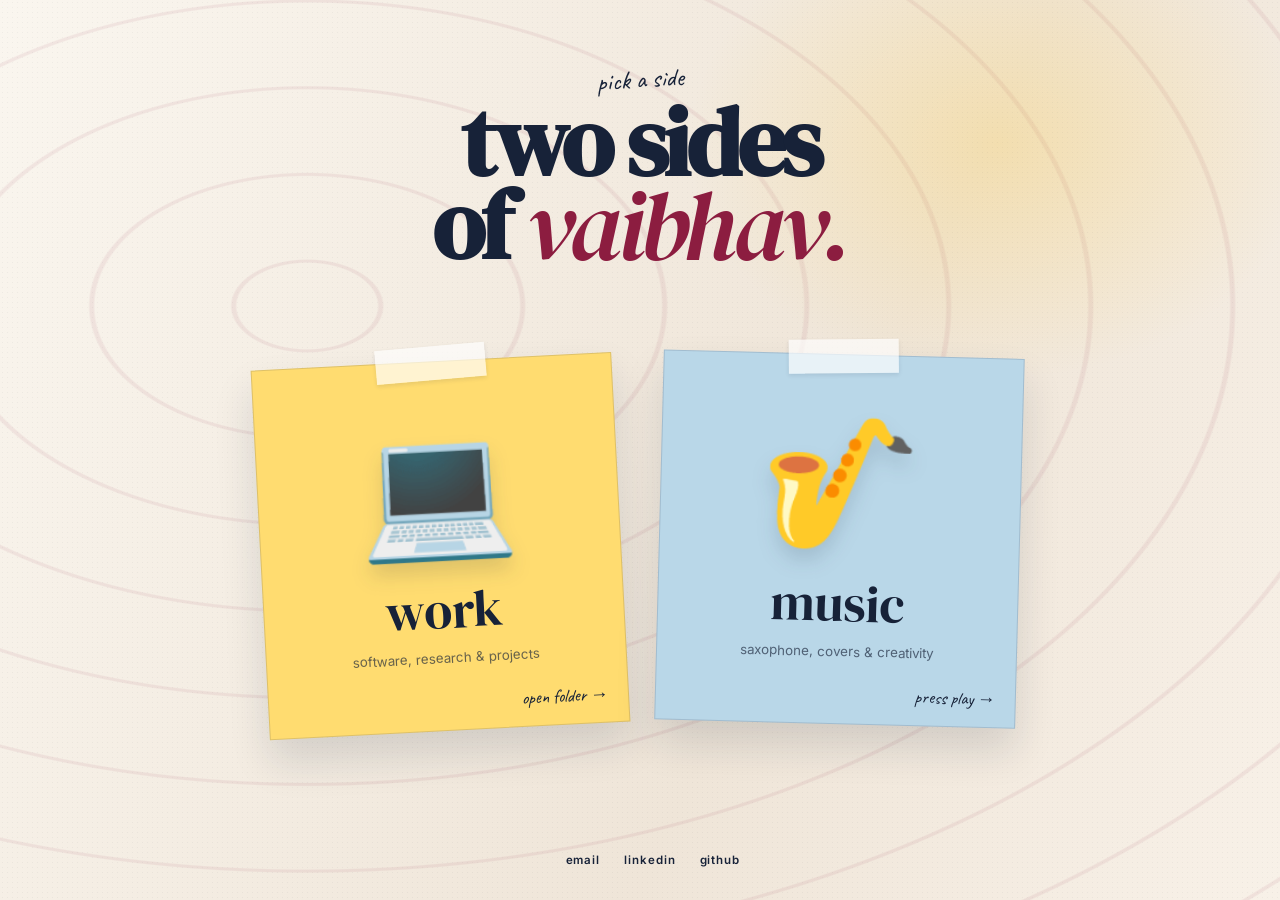
==== commit cf6bdfba: "Refine landing and experience layouts Co-authored-by: Copilot <223556219+Copilot@users.noreply.githu" ====
--- a/index.html
+++ b/index.html
@@ -45,13 +45,7 @@
       </a>
     </nav>
 
-    <aside class="coffee-note" aria-label="Introduction">
-      <span aria-hidden="true">☕</span>
-      <p>code in one hand,<br />a sax in the other.</p>
-    </aside>
-
     <footer class="landing-footer">
-      <span>VAIBHAV URS · TEMPE, AZ</span>
       <div>
         <a href="mailto:vaibhavurs31@gmail.com">email</a>
         <a href="https://www.linkedin.com/in/vaibhavurs/" target="_blank" rel="noopener">linkedin</a>
--- a/assets/home.css
+++ b/assets/home.css
@@ -35,9 +35,12 @@
 
 .landing-title {
   position: absolute;
-  top: clamp(4rem, 10vh, 7rem);
-  left: clamp(2rem, 7vw, 7rem);
+  top: clamp(3rem, 7vh, 5rem);
+  left: 50%;
   z-index: 2;
+  width: min(900px, calc(100% - 2rem));
+  text-align: center;
+  transform: translateX(-50%);
 }
 .landing-title p {
   margin-bottom: 0.4rem;
@@ -47,21 +50,21 @@
 }
 .landing-title h1 {
   font-family: "DM Serif Display", serif;
-  font-size: clamp(4.4rem, 9vw, 9rem);
-  line-height: 0.78;
+  font-size: clamp(4.2rem, 7.5vw, 7.5rem);
+  line-height: 0.86;
   letter-spacing: -0.045em;
 }
 .landing-title em { color: var(--maroon); font-weight: 400; }
 
 .world-choices {
   position: absolute;
-  top: 50%;
-  left: 54%;
-  width: min(760px, 43vw);
+  top: 57%;
+  left: 50%;
+  width: min(760px, calc(100% - 2rem));
   display: grid;
   grid-template-columns: 1fr 1fr;
   gap: clamp(1rem, 3vw, 2.4rem);
-  transform: translateY(-48%) rotate(-1deg);
+  transform: translate(-50%, -42%) rotate(-1deg);
 }
 .world-card {
   position: relative;
@@ -115,18 +118,6 @@
   font-size: 1.15rem;
 }
 
-.coffee-note {
-  position: absolute;
-  right: 4vw;
-  top: 4vh;
-  display: flex;
-  align-items: center;
-  gap: 1rem;
-  transform: rotate(5deg);
-}
-.coffee-note span { font-size: clamp(3.8rem, 6vw, 6rem); filter: drop-shadow(0 12px 10px rgba(23,34,56,0.13)); }
-.coffee-note p { font-family: "Caveat", cursive; font-size: clamp(1.1rem, 1.5vw, 1.5rem); }
-
 .landing-footer {
   position: absolute;
   left: clamp(2rem, 7vw, 7rem);
@@ -134,7 +125,7 @@
   bottom: 2rem;
   display: flex;
   align-items: center;
-  justify-content: space-between;
+  justify-content: center;
   gap: 1rem;
   font-size: 0.72rem;
   font-weight: 600;
@@ -146,11 +137,10 @@
 
 @media (max-width: 900px) {
   .desk { min-height: auto; padding: 4rem 1rem 2rem; overflow: visible; }
-  .landing-title, .world-choices, .coffee-note, .landing-footer { position: relative; inset: auto; transform: none; }
+  .landing-title, .world-choices, .landing-footer { position: relative; inset: auto; transform: none; }
   .landing-title { margin: 0 auto 4rem; width: min(560px, 100%); }
   .landing-title h1 { font-size: clamp(4rem, 18vw, 7rem); }
   .world-choices { width: min(680px, 100%); margin: 0 auto; }
-  .coffee-note { width: max-content; margin: 3rem auto; transform: rotate(3deg); }
   .landing-footer { max-width: 680px; margin: 0 auto; padding-top: 2rem; border-top: 1px solid rgba(23,34,56,0.18); }
 }
 
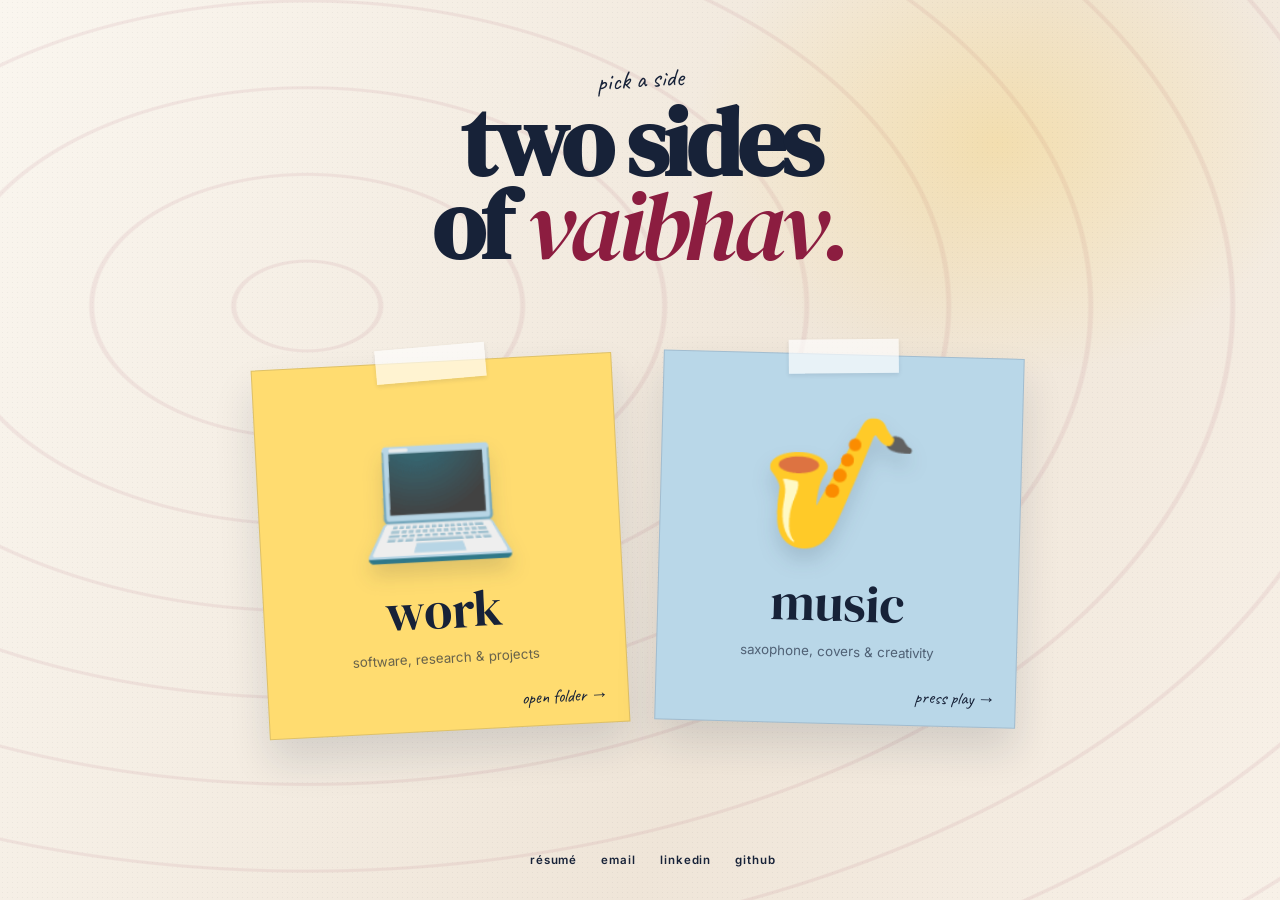
==== commit d95ed1b0: "Add downloadable resume Co-authored-by: Copilot <223556219+Copilot@users.noreply.github.com>  Copilo" ====
--- a/index.html
+++ b/index.html
@@ -47,6 +47,7 @@
 
     <footer class="landing-footer">
       <div>
+        <a href="assets/Vaibhav-Urs-Resume.pdf" target="_blank" rel="noopener">résumé</a>
         <a href="mailto:vaibhavurs31@gmail.com">email</a>
         <a href="https://www.linkedin.com/in/vaibhavurs/" target="_blank" rel="noopener">linkedin</a>
         <a href="https://github.com/vurs1" target="_blank" rel="noopener">github</a>
